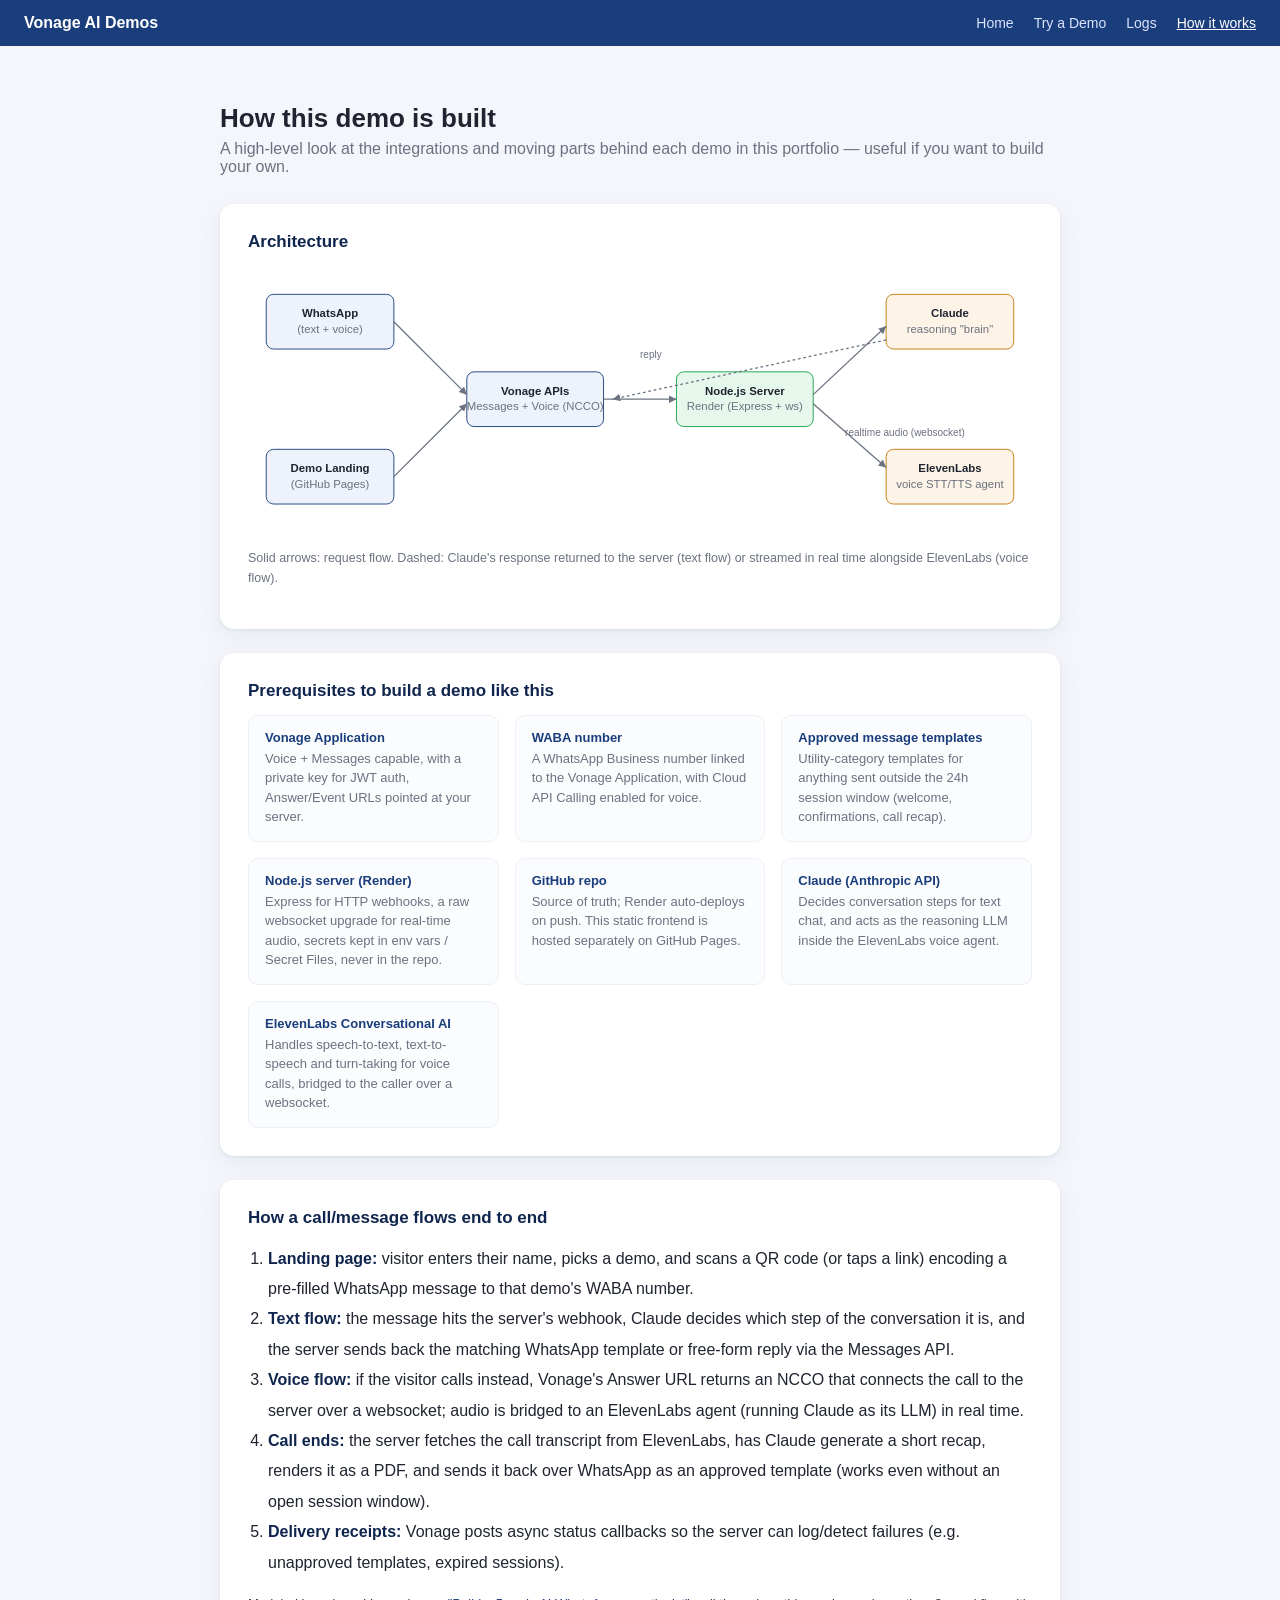
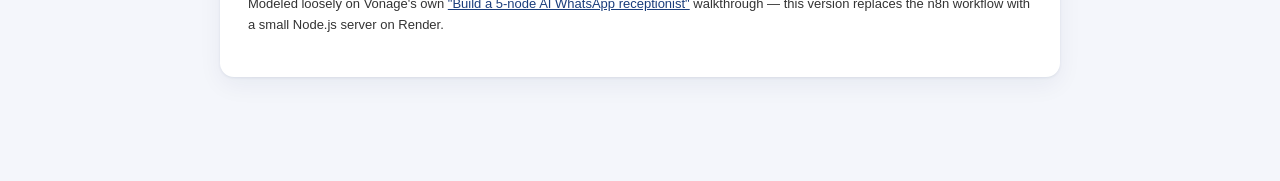
==== architecture.html @ 8b747ab6 "Add demo portfolio landing, logs, and architecture pages" ====
<!DOCTYPE html>
<html lang="en">
<head>
<meta charset="UTF-8">
<meta name="viewport" content="width=device-width, initial-scale=1.0">
<title>How it works — Vonage AI Demos</title>
<style>
  :root {
    --navy: #1a3d7c;
    --navy-dark: #10254d;
    --bg: #f4f6fb;
    --card: #ffffff;
    --text: #1f2430;
    --muted: #6b7280;
    --accent: #22c55e;
  }
  * { box-sizing: border-box; }
  body {
    margin: 0;
    font-family: -apple-system, BlinkMacSystemFont, "Segoe UI", Roboto, Helvetica, Arial, sans-serif;
    background: var(--bg);
    color: var(--text);
  }
  nav {
    background: var(--navy);
    padding: 14px 24px;
    display: flex;
    gap: 20px;
    align-items: center;
    flex-wrap: wrap;
  }
  nav a { color: #dbe4ff; text-decoration: none; font-size: 14px; font-weight: 500; }
  nav a.active, nav a:hover { color: #fff; text-decoration: underline; }
  nav .brand { color: #fff; font-weight: 700; margin-right: auto; font-size: 16px; }
  main { max-width: 880px; margin: 0 auto; padding: 40px 20px 80px; }
  h1 { font-size: 26px; margin-bottom: 6px; }
  p.lead { color: var(--muted); margin-top: 0; margin-bottom: 28px; }
  .card {
    background: var(--card);
    border-radius: 14px;
    padding: 28px;
    box-shadow: 0 1px 3px rgba(16, 37, 77, 0.08), 0 8px 24px rgba(16, 37, 77, 0.06);
    margin-bottom: 24px;
  }
  .card h2 { font-size: 17px; margin-top: 0; color: var(--navy-dark); }
  .card p { line-height: 1.6; color: #333; }
  .grid {
    display: grid;
    grid-template-columns: repeat(auto-fit, minmax(220px, 1fr));
    gap: 16px;
    margin-top: 12px;
  }
  .item {
    border: 1px solid #eceff5;
    border-radius: 10px;
    padding: 14px 16px;
    background: #fbfcfe;
  }
  .item .k { font-size: 13px; font-weight: 700; color: var(--navy); margin-bottom: 4px; }
  .item .v { font-size: 13px; color: var(--muted); line-height: 1.5; }
  ol.steps { padding-left: 20px; line-height: 1.9; }
  ol.steps li strong { color: var(--navy-dark); }
  .ref {
    font-size: 13px;
    color: var(--muted);
    margin-top: 6px;
  }
  .ref a { color: var(--navy); }
  svg text { font-family: -apple-system, BlinkMacSystemFont, "Segoe UI", Roboto, Helvetica, Arial, sans-serif; }
</style>
</head>
<body>

<nav>
  <span class="brand">Vonage AI Demos</span>
  <a href="index.html">Home</a>
  <a href="demo.html">Try a Demo</a>
  <a href="logs.html">Logs</a>
  <a href="architecture.html" class="active">How it works</a>
</nav>

<main>
  <h1>How this demo is built</h1>
  <p class="lead">A high-level look at the integrations and moving parts behind each demo in this portfolio — useful if you want to build your own.</p>

  <div class="card">
    <h2>Architecture</h2>
    <svg viewBox="0 0 860 300" width="100%" height="auto" role="img" aria-label="Architecture diagram">
      <defs>
        <marker id="arrow" markerWidth="8" markerHeight="8" refX="6" refY="3" orient="auto">
          <path d="M0,0 L6,3 L0,6 Z" fill="#6b7280"/>
        </marker>
      </defs>

      <!-- Boxes -->
      <g font-size="12.5" fill="#1f2430">
        <rect x="20" y="30" width="140" height="60" rx="8" fill="#eef2fb" stroke="#1a3d7c"/>
        <text x="90" y="55" text-anchor="middle" font-weight="700">WhatsApp</text>
        <text x="90" y="72" text-anchor="middle" fill="#6b7280">(text + voice)</text>

        <rect x="20" y="200" width="140" height="60" rx="8" fill="#eef2fb" stroke="#1a3d7c"/>
        <text x="90" y="225" text-anchor="middle" font-weight="700">Demo Landing</text>
        <text x="90" y="242" text-anchor="middle" fill="#6b7280">(GitHub Pages)</text>

        <rect x="240" y="115" width="150" height="60" rx="8" fill="#eef2fb" stroke="#1a3d7c"/>
        <text x="315" y="140" text-anchor="middle" font-weight="700">Vonage APIs</text>
        <text x="315" y="157" text-anchor="middle" fill="#6b7280">Messages + Voice (NCCO)</text>

        <rect x="470" y="115" width="150" height="60" rx="8" fill="#e6f7ec" stroke="#16a34a"/>
        <text x="545" y="140" text-anchor="middle" font-weight="700">Node.js Server</text>
        <text x="545" y="157" text-anchor="middle" fill="#6b7280">Render (Express + ws)</text>

        <rect x="700" y="30" width="140" height="60" rx="8" fill="#fdf3e6" stroke="#c2760a"/>
        <text x="770" y="55" text-anchor="middle" font-weight="700">Claude</text>
        <text x="770" y="72" text-anchor="middle" fill="#6b7280">reasoning "brain"</text>

        <rect x="700" y="200" width="140" height="60" rx="8" fill="#fdf3e6" stroke="#c2760a"/>
        <text x="770" y="225" text-anchor="middle" font-weight="700">ElevenLabs</text>
        <text x="770" y="242" text-anchor="middle" fill="#6b7280">voice STT/TTS agent</text>
      </g>

      <!-- Arrows -->
      <g stroke="#6b7280" stroke-width="1.4" marker-end="url(#arrow)" fill="none">
        <path d="M160,60 L240,140"/>
        <path d="M160,230 L240,150"/>
        <path d="M390,145 L470,145"/>
        <path d="M620,140 L700,65"/>
        <path d="M620,150 L700,220"/>
        <path d="M700,80 L400,145" stroke-dasharray="3,3"/>
      </g>
      <text x="430" y="100" font-size="11" fill="#6b7280">reply</text>
      <text x="655" y="185" font-size="11" fill="#6b7280">realtime audio (websocket)</text>
    </svg>
    <p style="font-size:12.5px; color:var(--muted); margin-top:4px;">Solid arrows: request flow. Dashed: Claude's response returned to the server (text flow) or streamed in real time alongside ElevenLabs (voice flow).</p>
  </div>

  <div class="card">
    <h2>Prerequisites to build a demo like this</h2>
    <div class="grid">
      <div class="item">
        <div class="k">Vonage Application</div>
        <div class="v">Voice + Messages capable, with a private key for JWT auth, Answer/Event URLs pointed at your server.</div>
      </div>
      <div class="item">
        <div class="k">WABA number</div>
        <div class="v">A WhatsApp Business number linked to the Vonage Application, with Cloud API Calling enabled for voice.</div>
      </div>
      <div class="item">
        <div class="k">Approved message templates</div>
        <div class="v">Utility-category templates for anything sent outside the 24h session window (welcome, confirmations, call recap).</div>
      </div>
      <div class="item">
        <div class="k">Node.js server (Render)</div>
        <div class="v">Express for HTTP webhooks, a raw websocket upgrade for real-time audio, secrets kept in env vars / Secret Files, never in the repo.</div>
      </div>
      <div class="item">
        <div class="k">GitHub repo</div>
        <div class="v">Source of truth; Render auto-deploys on push. This static frontend is hosted separately on GitHub Pages.</div>
      </div>
      <div class="item">
        <div class="k">Claude (Anthropic API)</div>
        <div class="v">Decides conversation steps for text chat, and acts as the reasoning LLM inside the ElevenLabs voice agent.</div>
      </div>
      <div class="item">
        <div class="k">ElevenLabs Conversational AI</div>
        <div class="v">Handles speech-to-text, text-to-speech and turn-taking for voice calls, bridged to the caller over a websocket.</div>
      </div>
    </div>
  </div>

  <div class="card">
    <h2>How a call/message flows end to end</h2>
    <ol class="steps">
      <li><strong>Landing page:</strong> visitor enters their name, picks a demo, and scans a QR code (or taps a link) encoding a pre-filled WhatsApp message to that demo's WABA number.</li>
      <li><strong>Text flow:</strong> the message hits the server's webhook, Claude decides which step of the conversation it is, and the server sends back the matching WhatsApp template or free-form reply via the Messages API.</li>
      <li><strong>Voice flow:</strong> if the visitor calls instead, Vonage's Answer URL returns an NCCO that connects the call to the server over a websocket; audio is bridged to an ElevenLabs agent (running Claude as its LLM) in real time.</li>
      <li><strong>Call ends:</strong> the server fetches the call transcript from ElevenLabs, has Claude generate a short recap, renders it as a PDF, and sends it back over WhatsApp as an approved template (works even without an open session window).</li>
      <li><strong>Delivery receipts:</strong> Vonage posts async status callbacks so the server can log/detect failures (e.g. unapproved templates, expired sessions).</li>
    </ol>
    <p class="ref">Modeled loosely on Vonage's own <a href="https://developer.vonage.com/en/blog/build-a-5-node-ai-whatsapp-receptionist-with-n8n-and-vonage-mcp-tools" target="_blank" rel="noopener">"Build a 5-node AI WhatsApp receptionist"</a> walkthrough — this version replaces the n8n workflow with a small Node.js server on Render.</p>
  </div>
</main>

</body>
</html>
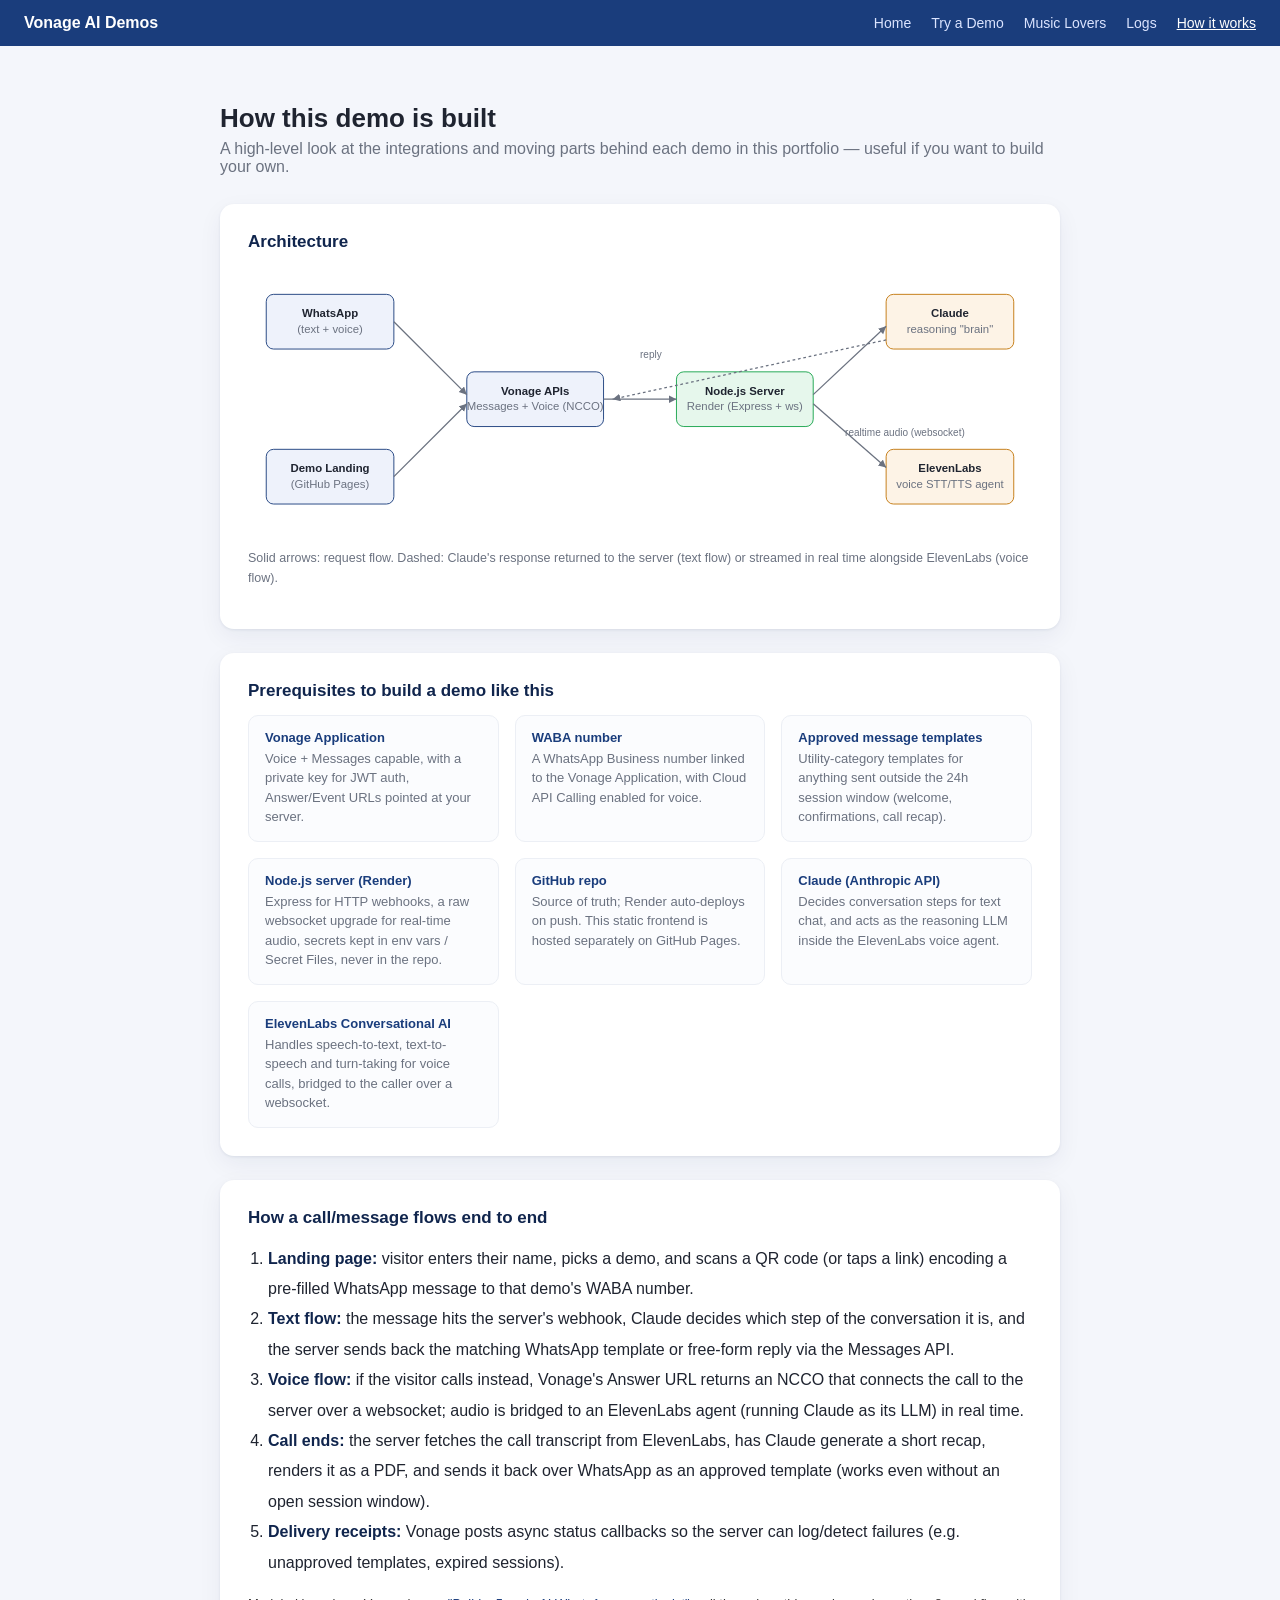
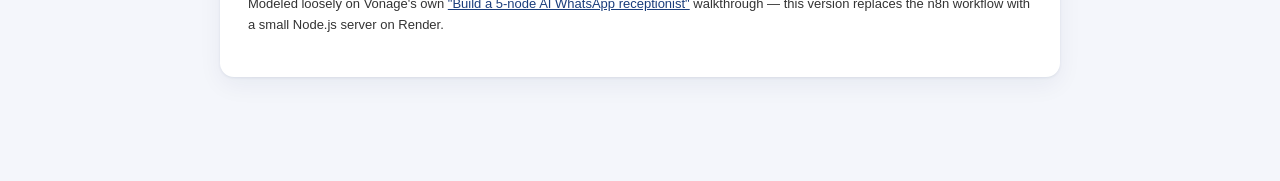
==== commit ecb9d3e6: "Music Lovers nav link + demo.html deep links; .gitignore hygiene Music Lovers already had a portfoli" ====
--- a/architecture.html
+++ b/architecture.html
@@ -4,34 +4,8 @@
 <meta charset="UTF-8">
 <meta name="viewport" content="width=device-width, initial-scale=1.0">
 <title>How it works — Vonage AI Demos</title>
+<link rel="stylesheet" href="site.css">
 <style>
-  :root {
-    --navy: #1a3d7c;
-    --navy-dark: #10254d;
-    --bg: #f4f6fb;
-    --card: #ffffff;
-    --text: #1f2430;
-    --muted: #6b7280;
-    --accent: #22c55e;
-  }
-  * { box-sizing: border-box; }
-  body {
-    margin: 0;
-    font-family: -apple-system, BlinkMacSystemFont, "Segoe UI", Roboto, Helvetica, Arial, sans-serif;
-    background: var(--bg);
-    color: var(--text);
-  }
-  nav {
-    background: var(--navy);
-    padding: 14px 24px;
-    display: flex;
-    gap: 20px;
-    align-items: center;
-    flex-wrap: wrap;
-  }
-  nav a { color: #dbe4ff; text-decoration: none; font-size: 14px; font-weight: 500; }
-  nav a.active, nav a:hover { color: #fff; text-decoration: underline; }
-  nav .brand { color: #fff; font-weight: 700; margin-right: auto; font-size: 16px; }
   main { max-width: 880px; margin: 0 auto; padding: 40px 20px 80px; }
   h1 { font-size: 26px; margin-bottom: 6px; }
   p.lead { color: var(--muted); margin-top: 0; margin-bottom: 28px; }
@@ -39,7 +13,7 @@
     background: var(--card);
     border-radius: 14px;
     padding: 28px;
-    box-shadow: 0 1px 3px rgba(16, 37, 77, 0.08), 0 8px 24px rgba(16, 37, 77, 0.06);
+    box-shadow: var(--shadow);
     margin-bottom: 24px;
   }
   .card h2 { font-size: 17px; margin-top: 0; color: var(--navy-dark); }
@@ -66,7 +40,7 @@
     margin-top: 6px;
   }
   .ref a { color: var(--navy); }
-  svg text { font-family: -apple-system, BlinkMacSystemFont, "Segoe UI", Roboto, Helvetica, Arial, sans-serif; }
+  svg text { font-family: var(--font-sans); }
 </style>
 </head>
 <body>
@@ -75,6 +49,7 @@
   <span class="brand">Vonage AI Demos</span>
   <a href="index.html">Home</a>
   <a href="demo.html">Try a Demo</a>
+  <a href="music-lovers.html">Music Lovers</a>
   <a href="logs.html">Logs</a>
   <a href="architecture.html" class="active">How it works</a>
 </nav>
--- a/site.css
+++ b/site.css
@@ -0,0 +1,44 @@
+/* Shared design tokens + base layout for every page on this site
+   (index.html, demo.html, architecture.html, logs.html,
+   music-lovers.html). Load this before each page's own <style> block —
+   a page can still define its own page-specific rules/tokens after this,
+   it just shouldn't redefine anything already here.
+
+   Extracted 2026-09: previously each page hand-rolled its own identical
+   (or near-identical, see music-lovers.html's differently-named tokens)
+   copy of the :root tokens and nav styling, so a rebrand or a WABA
+   number/API host change meant a find-and-replace across every file
+   instead of a one-line edit here. See also site.js for the shared JS
+   this pairs with (phone/email validation, the QR-render helper). */
+:root {
+  --navy: #1a3d7c;
+  --navy-dark: #10254d;
+  --bg: #f4f6fb;
+  --card: #ffffff;
+  --text: #1f2430;
+  --muted: #6b7280;
+  --accent: #22c55e;
+  --shadow: 0 1px 3px rgba(16, 37, 77, 0.08), 0 8px 24px rgba(16, 37, 77, 0.06);
+  --font-sans: -apple-system, BlinkMacSystemFont, "Segoe UI", Roboto, Helvetica, Arial, sans-serif;
+}
+
+* { box-sizing: border-box; }
+
+body {
+  margin: 0;
+  font-family: var(--font-sans);
+  background: var(--bg);
+  color: var(--text);
+}
+
+nav {
+  background: var(--navy);
+  padding: 14px 24px;
+  display: flex;
+  gap: 20px;
+  align-items: center;
+  flex-wrap: wrap;
+}
+nav a { color: #dbe4ff; text-decoration: none; font-size: 14px; font-weight: 500; }
+nav a.active, nav a:hover { color: #fff; text-decoration: underline; }
+nav .brand { color: #fff; font-weight: 700; margin-right: auto; font-size: 16px; }
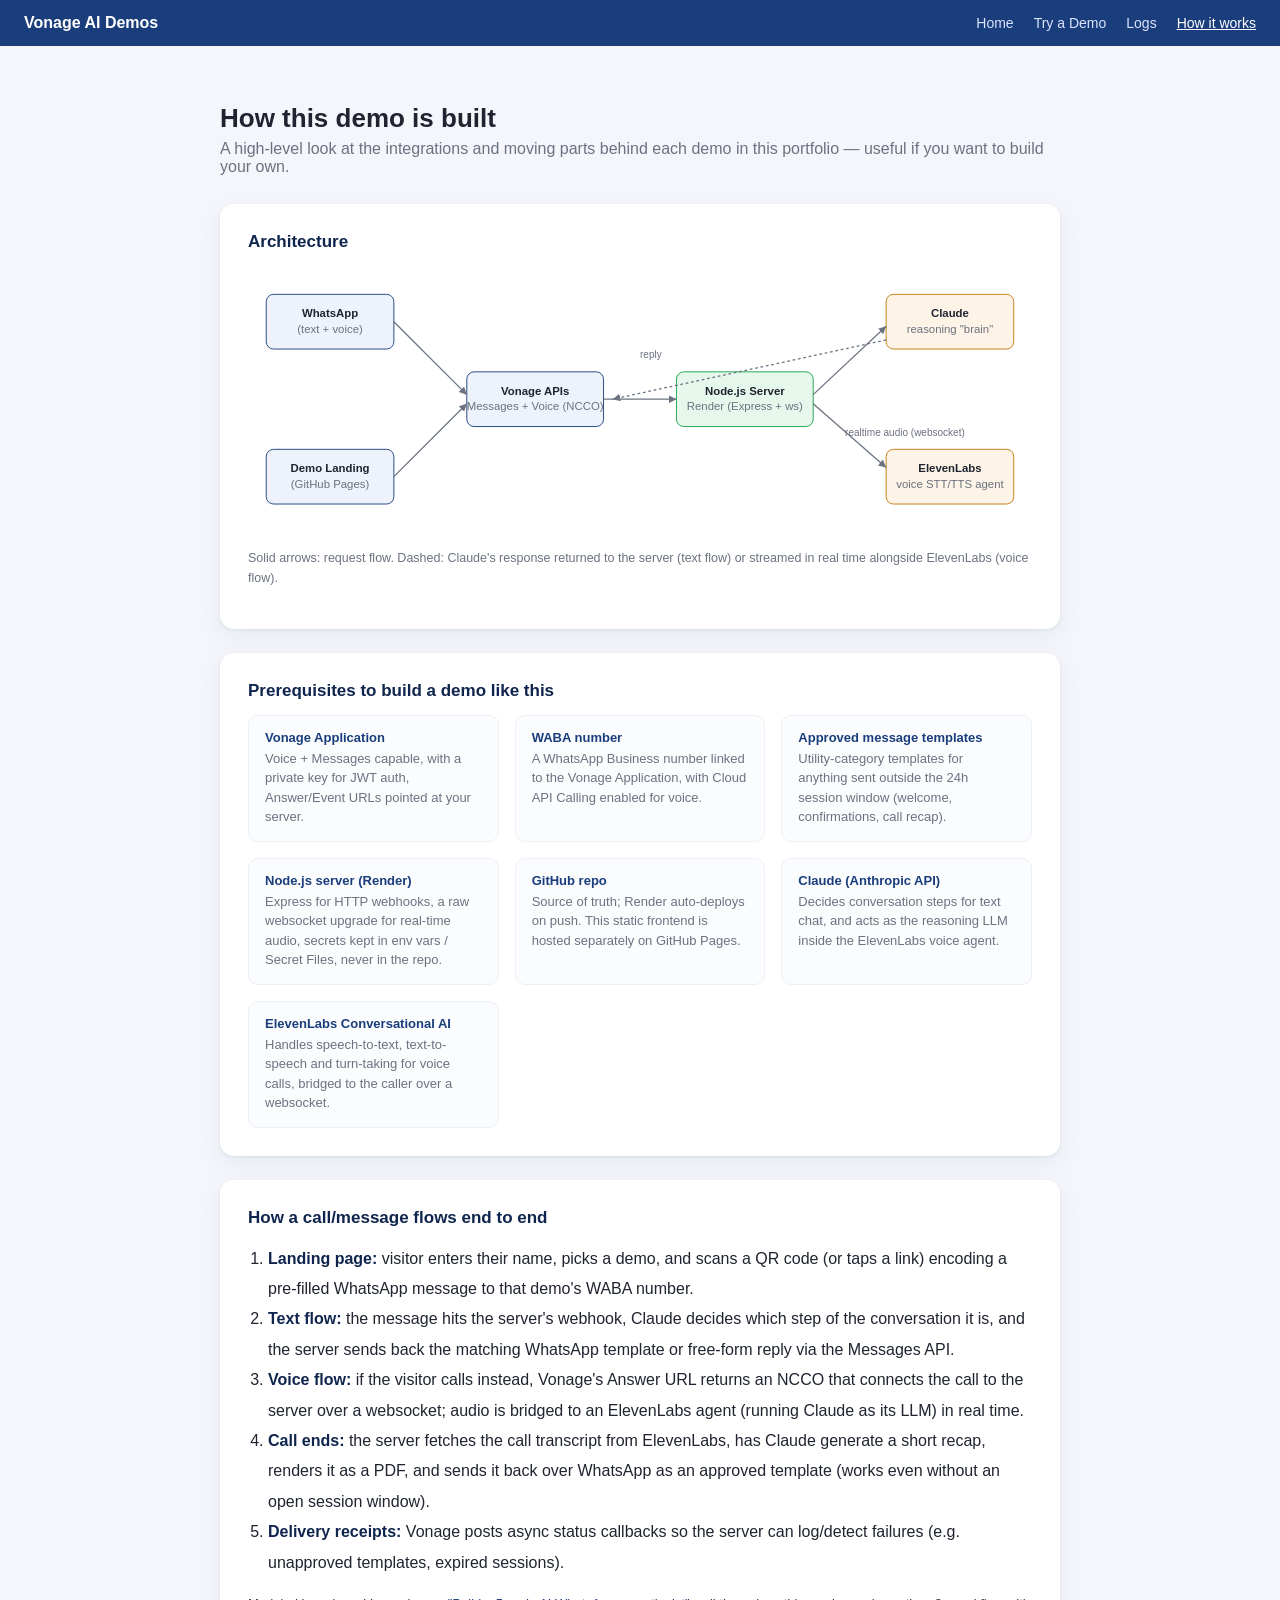
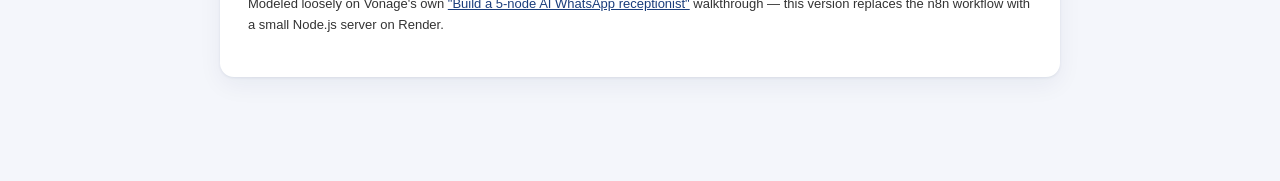
==== commit 8eb6dde4: "Remove the Music Lovers nav link while the demo is on hold Follow-up to the "Coming soon" patch (PR " ====
--- a/architecture.html
+++ b/architecture.html
@@ -49,7 +49,6 @@
   <span class="brand">Vonage AI Demos</span>
   <a href="index.html">Home</a>
   <a href="demo.html">Try a Demo</a>
-  <a href="music-lovers.html">Music Lovers</a>
   <a href="logs.html">Logs</a>
   <a href="architecture.html" class="active">How it works</a>
 </nav>
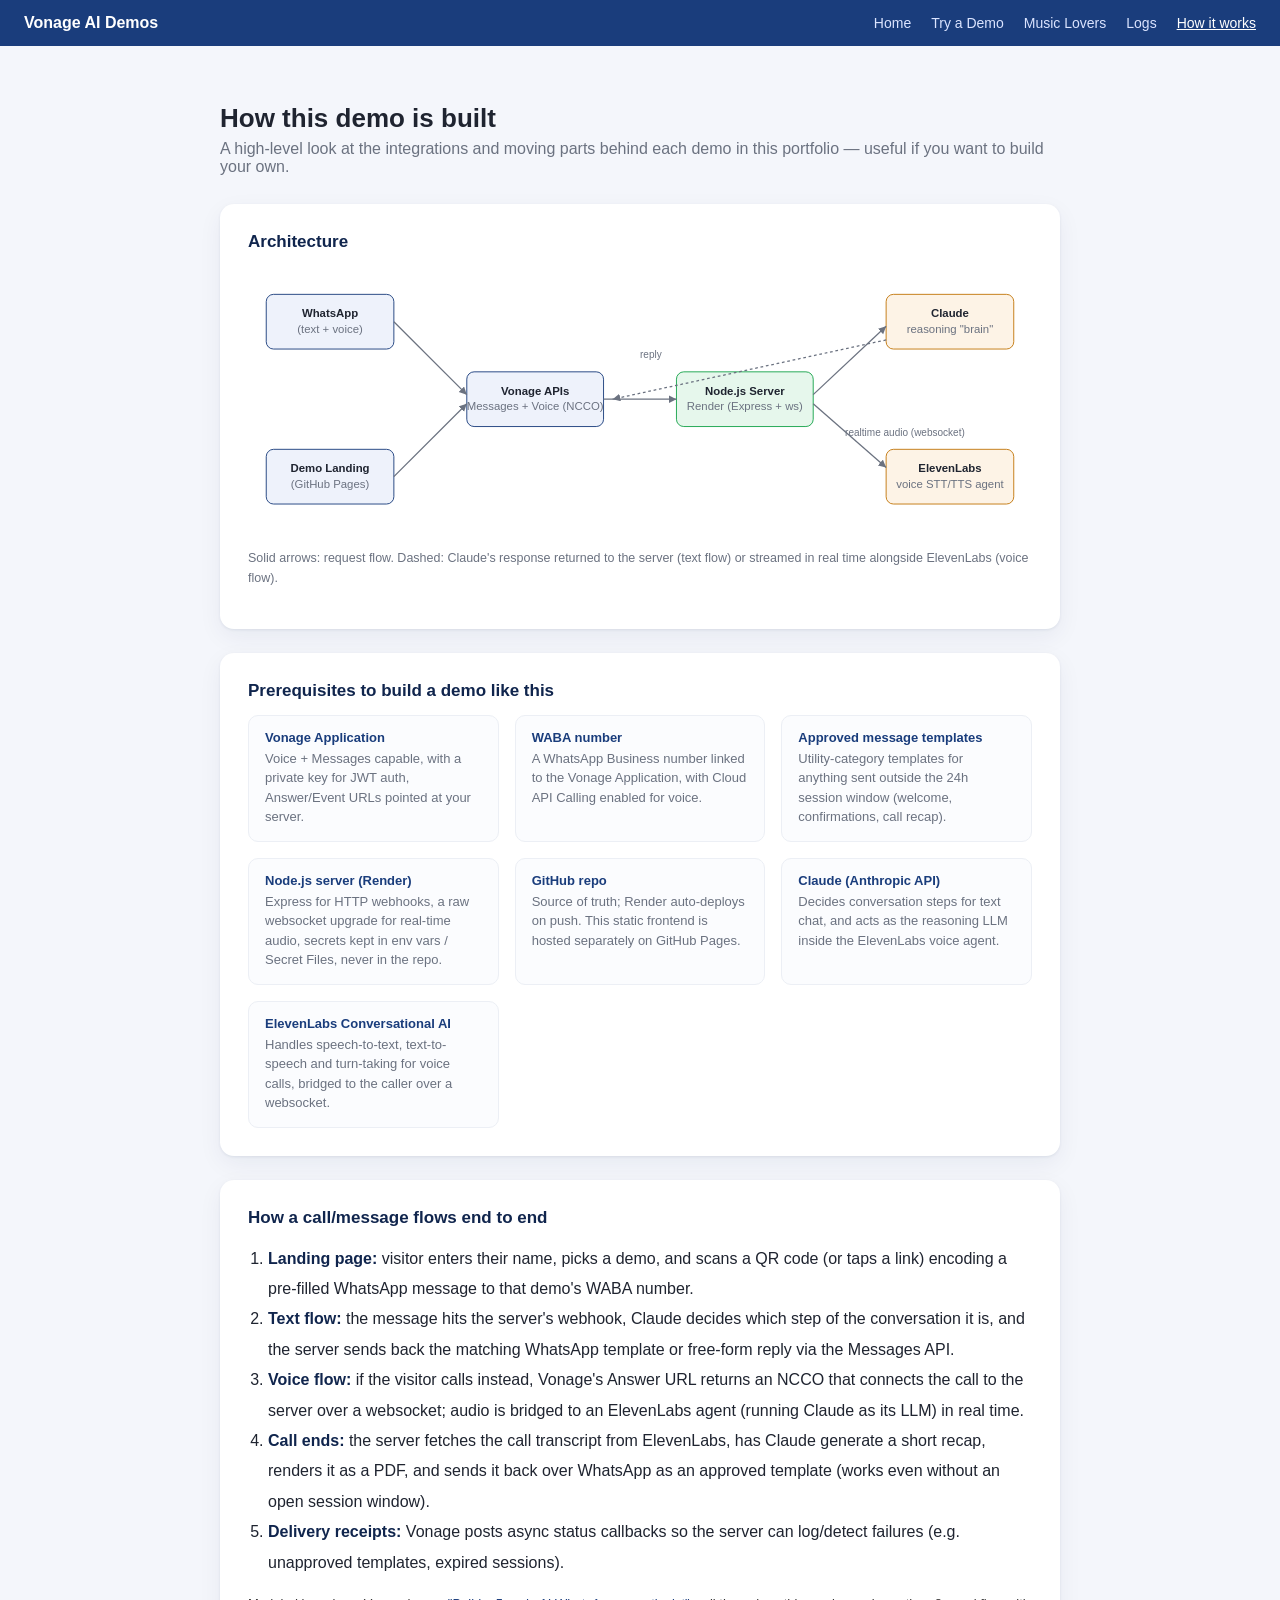
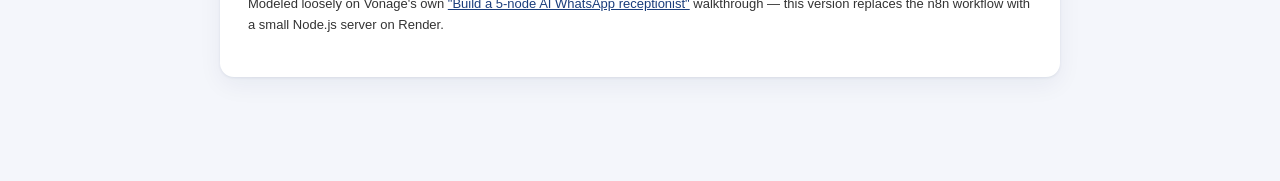
==== commit 0fcaa41f: "Unlock Music Lovers and add it to the Try a Demo picker Backend work on Music Lovers (ringtone polis" ====
--- a/architecture.html
+++ b/architecture.html
@@ -49,6 +49,7 @@
   <span class="brand">Vonage AI Demos</span>
   <a href="index.html">Home</a>
   <a href="demo.html">Try a Demo</a>
+  <a href="music-lovers.html">Music Lovers</a>
   <a href="logs.html">Logs</a>
   <a href="architecture.html" class="active">How it works</a>
 </nav>
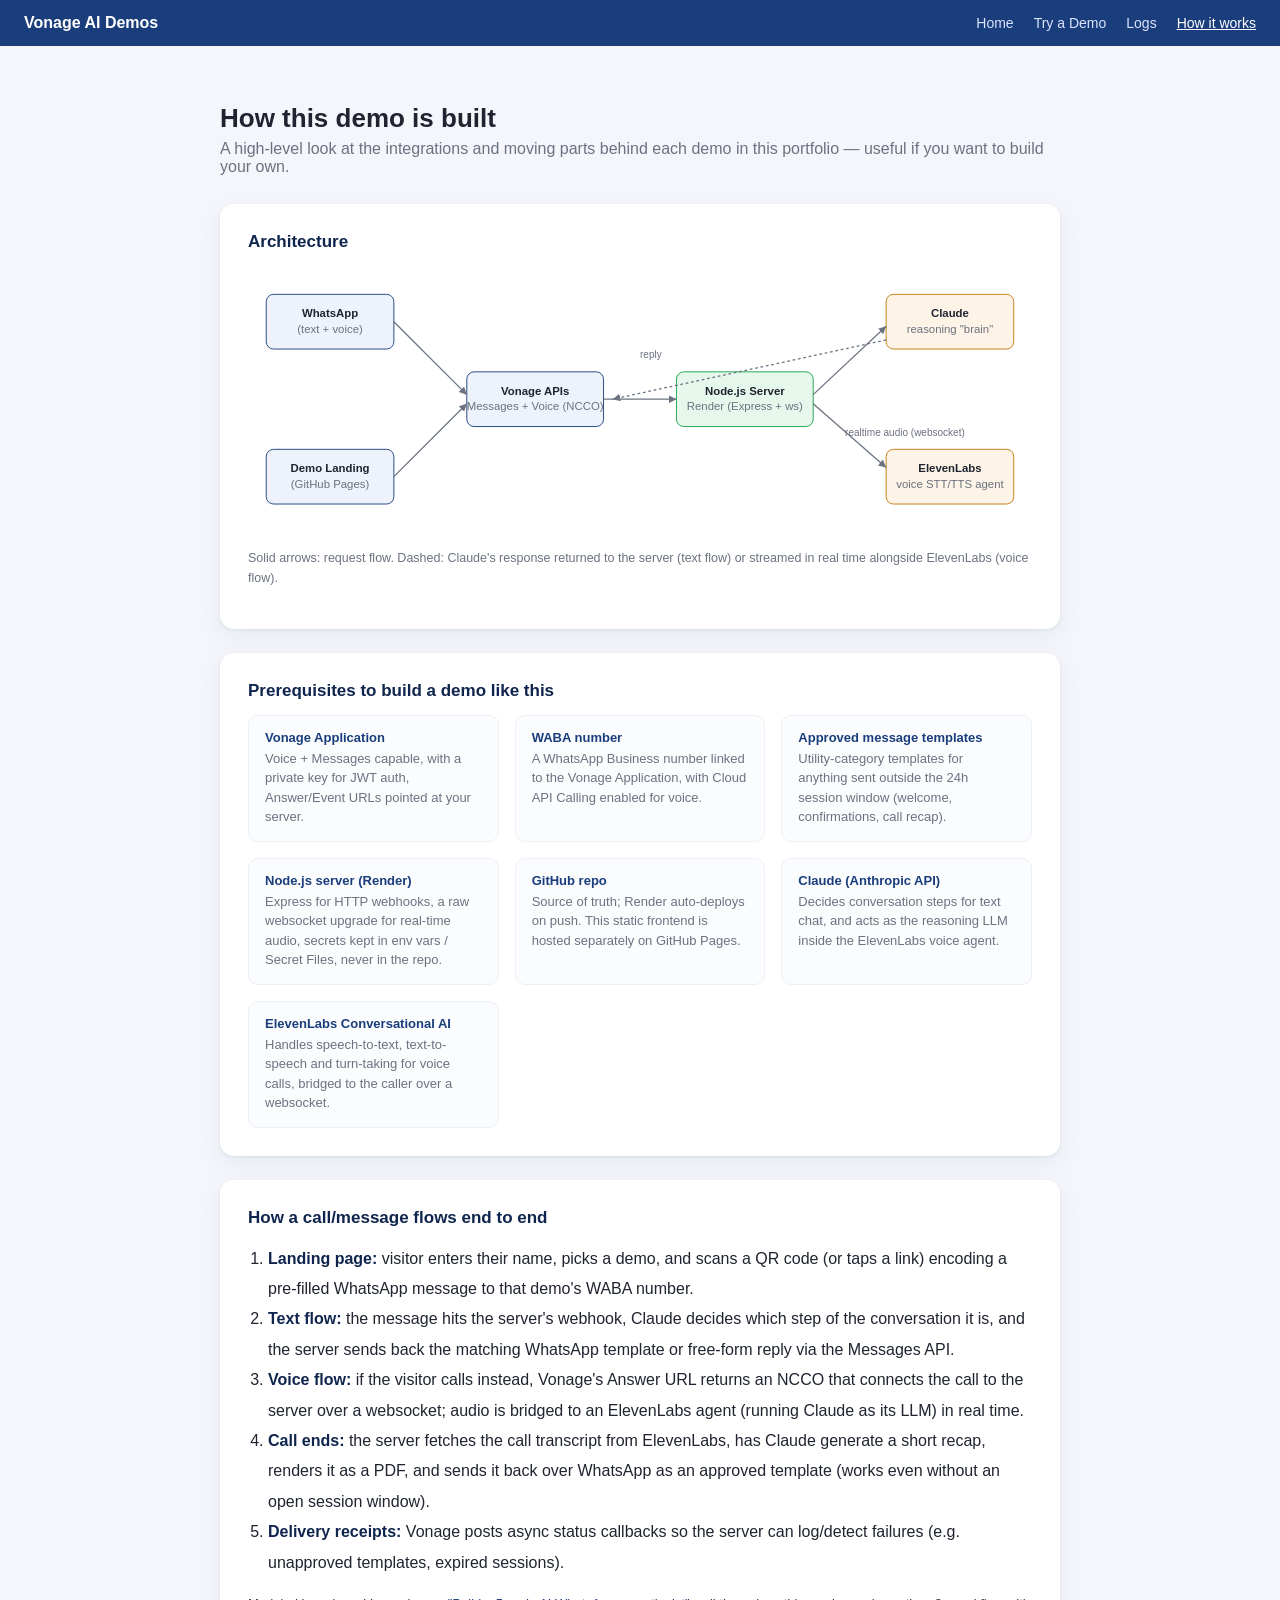
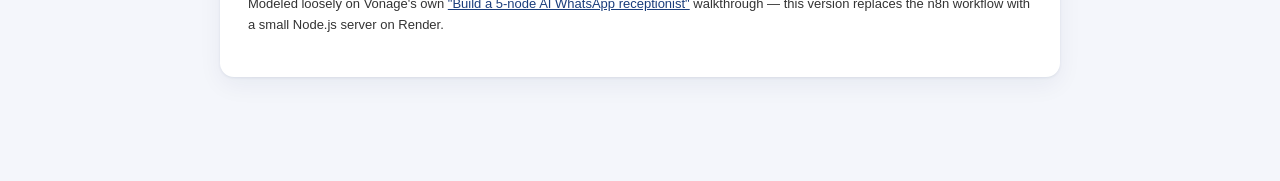
==== commit ec83bf4b: "Fold Music Lovers fully into the Try a Demo picker, retire its own page Henry: "there should NOT be " ====
--- a/architecture.html
+++ b/architecture.html
@@ -49,7 +49,6 @@
   <span class="brand">Vonage AI Demos</span>
   <a href="index.html">Home</a>
   <a href="demo.html">Try a Demo</a>
-  <a href="music-lovers.html">Music Lovers</a>
   <a href="logs.html">Logs</a>
   <a href="architecture.html" class="active">How it works</a>
 </nav>
